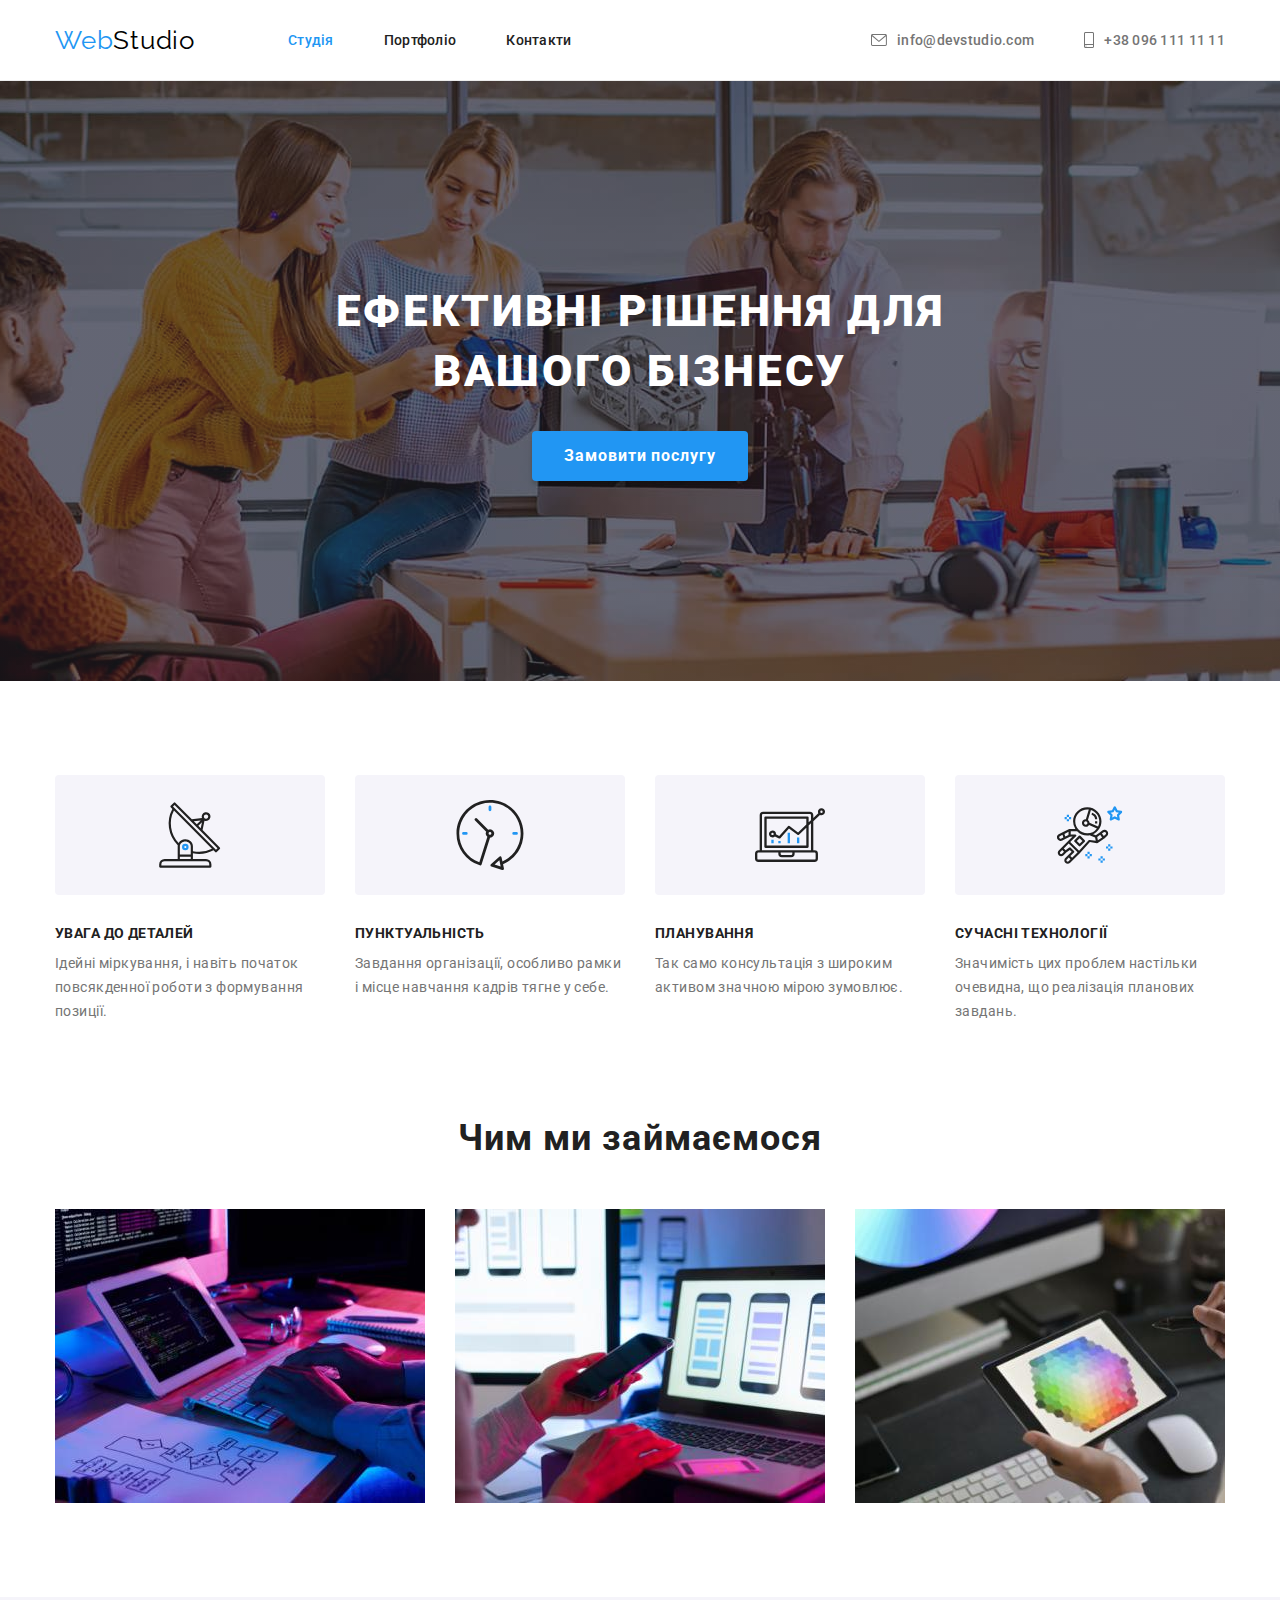
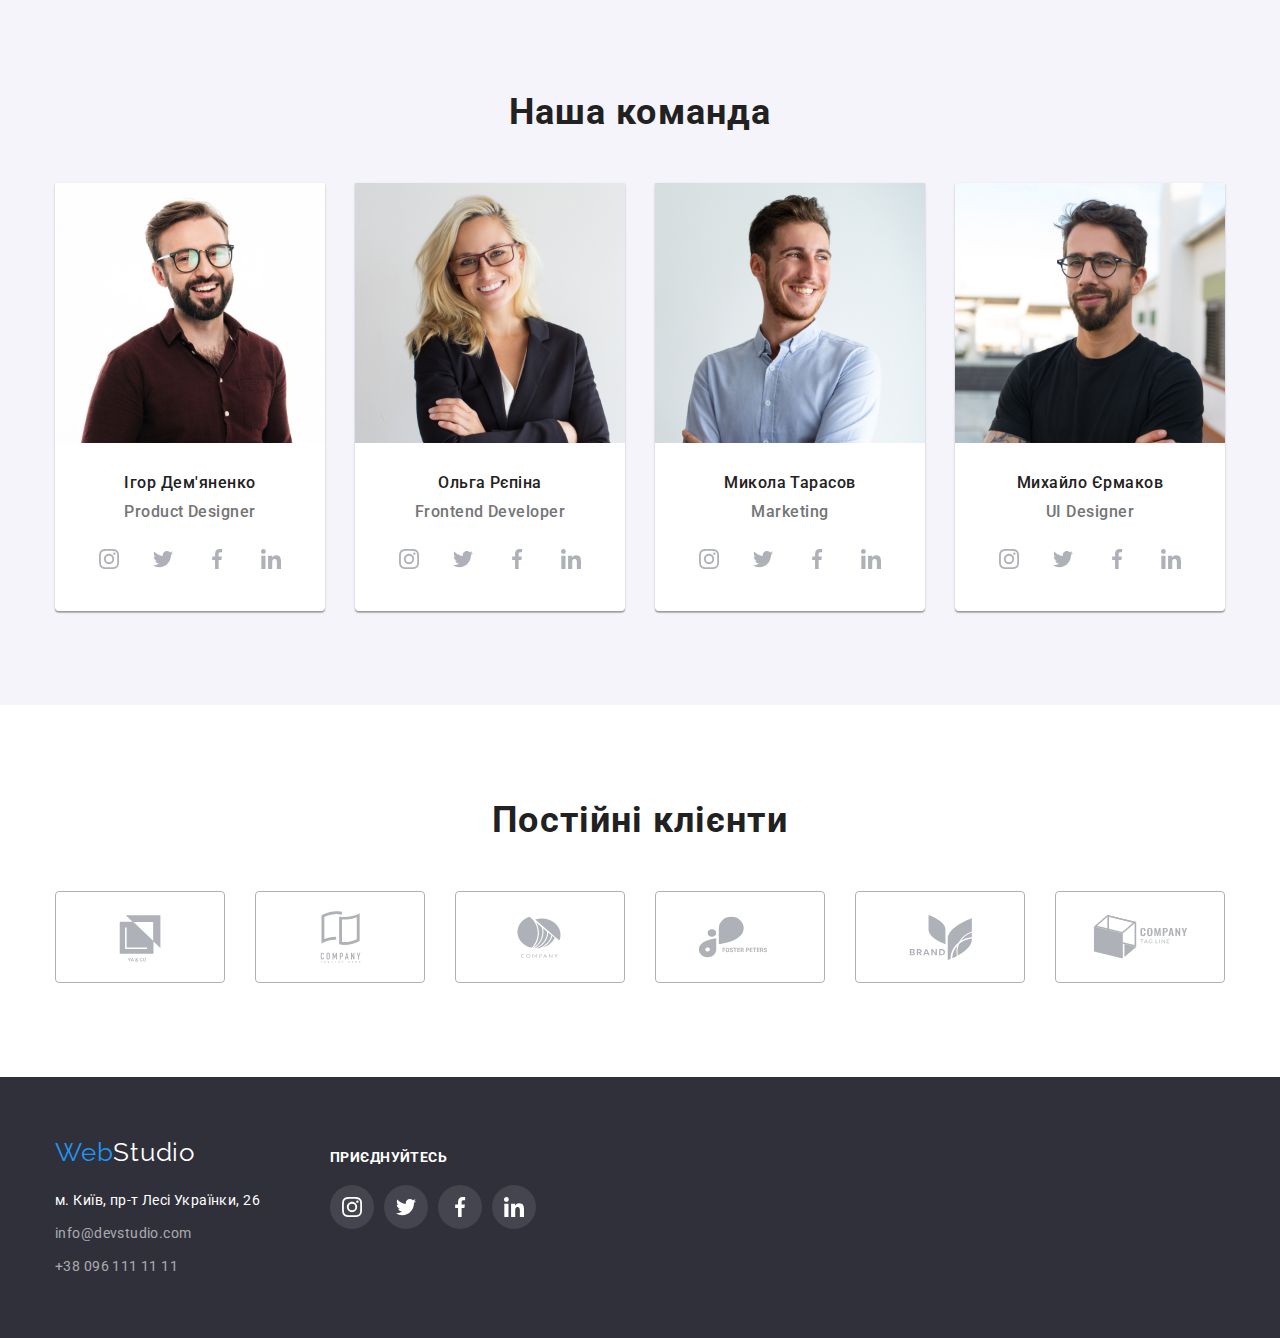
==== index.html @ 5cbc7b2a "copy" ====
<!DOCTYPE html>
<html lang="uk">
<head>
    <meta charset="UTF-8">
    <meta http-equiv="X-UA-Compatible" content="IE=edge">
    <meta name="viewport" content="width=device-width, initial-scale=1.0">
    <link rel="preconnect" href="https://fonts.googleapis.com">
    <link rel="preconnect" href="https://fonts.gstatic.com" crossorigin>
    <link href="https://fonts.googleapis.com/css2?family=Raleway:wght@700&family=Roboto:wght@400;500;700;900&display=swap" rel="stylesheet">
    <link rel="stylesheet" href="https://cdnjs.cloudflare.com/ajax/libs/modern-normalize/1.1.0/modern-normalize.min.css">
    <link rel="stylesheet" href="./css/style.css">
    <title>homeworknumberfive</title>
</head>
<body>
    <header class="page-header">
       <div class="container flex-div">
            <a class="logo-link" href="#">Web<span class="logo-header">Studio</span></a>
            <nav>
                <ul class="header-nav decorate-contact">
                    <li class="nav-list"><a class="link" href="./index.html">Студія</a></li>
                    <li class="nav-list"><a href="./portfolio.html">Портфоліо</a></li>
                    <li class="nav-list"><a href="#">Контакти</a></li>
                </ul>
            </nav>
                <ul class="header-contact contact-color decorate-contact">
                    <li class="contact-list">
                        <a href="mailto:info@devstudio.com">
                            <svg class="envelope-icon" width="16" height="12">
                                <use href="./img/symbol-defs.svg#icon-envelope"></use>
                            </svg>
                            <span class="envelope-text">info@devstudio.com</span>
                        </a>
                    </li>
                    <li class="contact-list">
                        <a href="tel:+380961111111">
                         <svg class="smartphone-icon" width="10" height="16">
                                <use href="./img/symbol-defs.svg#icon-smartphone"></use>
                            </svg>
                            <span class="smartphone-text">+38 096 111 11 11</span>
                        </a>
                    </li>
                </ul>
       </div>
    </header>
    <main>
        <section class="section section-hero">
           <div class="container">
                <h1 class="title-hero">Ефективні рішення для вашого бізнесу</h1>
                <button class="hero-button" type="button">Замовити послугу</button> 
           </div>
        </section>
        <section class="section">
            <div class="container">
                <h2 class="visual-hidden">Наші переваги</h2>
                <ul class="style-advantages">
                    <li class="advantages-list">
                        <div class="advantages-icon">
                            <svg class="antenna-icon" width="65.32" height="70">
                                <use href="./img/symbol-defs.svg#icon-antenna"></use>
                            </svg>
                        </div>
                        <h3 class="title-advantages">УВАГА ДО ДЕТАЛЕЙ</h3>
                        <p class="advantages-text">Ідейні міркування, і навіть початок повсякденної роботи з формування позиції.</p>
                    </li>
                    <li class="advantages-list">
                        <div class="advantages-icon">
                            <svg class="antenna-icon" width="70" height="70">
                                <use href="./img/symbol-defs.svg#icon-clock"></use>
                            </svg>
                        </div>
                        <h3 class="title-advantages">ПУНКТУАЛЬНІСТЬ</h3>
                        <p class="advantages-text">Завдання організації, особливо рамки і місце навчання кадрів тягне у себе.</p>
                    </li>
                    <li class="advantages-list">
                        <div class="advantages-icon">
                            <svg class="antenna-icon" width="70" height="70">
                                <use href="./img/symbol-defs.svg#icon-diagram"></use>
                            </svg>
                        </div>
                        <h3 class="title-advantages">ПЛАНУВАННЯ</h3>
                        <p class="advantages-text">Так само консультація з широким активом значною мірою зумовлює.</p>
                    </li>
                    <li class="advantages-list">
                        <div class="advantages-icon">
                            <svg class="antenna-icon" width="65.32" height="70">
                                <use href="./img/symbol-defs.svg#icon-astronaut"></use>
                            </svg>
                        </div>
                        <h3 class="title-advantages">СУЧАСНІ ТЕХНОЛОГІЇ</h3>
                        <p class="advantages-text">Значимість цих проблем настільки очевидна, що реалізація планових завдань.</p>
                    </li>
                </ul>
            </div>
        </section>
            <section class="section section-works">
                <div class="container">
                    <h2 class="title-works">Чим ми займаємося</h2>
                    <ul class="works-list">
                        <li><a href="#">
                            <img class="fix-img" src="./img/1.jpg" alt="друкування" width="370">
                        </a>
                    </li>
                        <li><a href="#">
                            <img class="fix-img" src="./img/2.jpg" alt="телефон та ноут" width="370">
                        </a>
                    </li>
                        <li><a href="#">
                            <img class="fix-img" src="./img/3.jpg" alt="планшет" width="370">
                        </a>
                    </li>
                    </ul>
                </div>
            </section>
            <section class="section section-card">
                <div class="container">
                    <h2 class="title-card">Наша команда</h2>
                    <ul class="visit-card">
                        <li>
                            <img class="fix-img" src="./img/face1.jpg" alt="член команди" width="270">
                            <h3>Ігор Дем'яненко</h3>
                            <p>Product Designer</p>
                            <ul class="social-card">
                                <li class="list-social"><a class="social-link" href="#">
                                    <svg class="icon-social" width="20" height="20">
                                <use href="./img/symbol-defs.svg#icon-instagram"></use>
                            </svg>
                                </a>
                            </li>
                                <li class="list-social"><a class="social-link" href="#">
                                    <svg class="icon-social" width="20" height="20">
                                <use href="./img/symbol-defs.svg#icon-twitter"></use>
                            </svg>
                                </a>
                            </li>
                                <li class="list-social"><a class="social-link" href="#">
                                    <svg class="icon-social" width="20" height="20">
                                <use href="./img/symbol-defs.svg#icon-facebook"></use>
                            </svg>
                                </a>
                            </li>
                                <li class="list-social"><a class="social-link" href="#">
                                    <svg class="icon-social" width="20" height="20">
                                <use href="./img/symbol-defs.svg#icon-linkedin"></use>
                            </svg>
                                </a>
                            </li>
                            </ul>
                        </li>
                        <li>
                            <img class="fix-img" src="./img/fase2.jpg" alt="член команди" width="270">
                            <h3>Ольга Рєпіна</h3>
                            <p>Frontend Developer</p>
                            <ul class="social-card">
                                <li class="list-social"><a class="social-link" href="#">
                                        <svg class="icon-social" width="20" height="20">
                                     <use href="./img/symbol-defs.svg#icon-instagram"></use>
                                </svg>

                                </a>
                            </li>
                                <li class="list-social"><a class="social-link" href="#">
                                    <svg class="icon-social" width="20" height="20">
                                <use href="./img/symbol-defs.svg#icon-twitter"></use>
                            </svg>
                                </a>
                            </li>
                                <li class="list-social"><a class="social-link" href="#">
                                    <svg class="icon-social" width="20" height="20">
                                <use href="./img/symbol-defs.svg#icon-facebook"></use>
                            </svg>
                                </a>
                            </li>
                                <li class="list-social"><a class="social-link" href="#">
                                    <svg class="icon-social" width="20" height="20">
                                <use href="./img/symbol-defs.svg#icon-linkedin"></use>
                            </svg>
                                </a>
                            </li>
                            </ul>
                        </li>
                        <li>
                            <img class="fix-img" src="./img/fase3.jpg" alt="член команди" width="270">
                            <h3>Микола Тарасов</h3>
                            <p>Marketing</p>
                            <ul class="social-card">
                                <li class="list-social"><a class="social-link" href="#">
                                    <svg class="icon-social" width="20" height="20">
                                <use href="./img/symbol-defs.svg#icon-instagram"></use>
                            </svg>
                                </a>
                            </li>
                                <li class="list-social"><a class="social-link" href="#">
                                    <svg class="icon-social" width="20" height="20">
                                <use href="./img/symbol-defs.svg#icon-twitter"></use>
                            </svg>
                                </a>
                            </li>
                                <li class="list-social"><a class="social-link" href="#">
                                    <svg class="icon-social" width="20" height="20">
                                <use href="./img/symbol-defs.svg#icon-facebook"></use>
                            </svg>
                                </a>
                            </li>
                                <li class="list-social"><a class="social-link" href="#">
                                    <svg class="icon-social" width="20" height="20">
                                <use href="./img/symbol-defs.svg#icon-linkedin"></use>
                            </svg>
                                </a>
                            </li>
                            </ul>
                        </li>
                        <li>
                            <img class="fix-img" src="./img/fase4.jpg" alt="член команди" width="270">
                            <h3>Михайло Єрмаков</h3>
                            <p>UI Designer</p>
                            <ul class="social-card">
                                <li class="list-social"><a class="social-link" href="#">
                                    <svg class="icon-social" width="20" height="20">
                                <use href="./img/symbol-defs.svg#icon-instagram"></use>
                            </svg>
                                </a>
                            </li>
                                <li class="list-social"><a class="social-link" href="#">
                                    <svg class="icon-social" width="20" height="20">
                                <use href="./img/symbol-defs.svg#icon-twitter"></use>
                            </svg>
                                </a>
                            </li>
                                <li class="list-social"><a class="social-link" href="#">
                                    <svg class="icon-social" width="20" height="20">
                                <use href="./img/symbol-defs.svg#icon-facebook"></use>
                            </svg>
                                </a>
                            </li>
                                <li class="list-social"><a class="social-link" href="#">
                                    <svg class="icon-social" width="20" height="20">
                                <use href="./img/symbol-defs.svg#icon-linkedin"></use>
                            </svg>
                                </a>
                            </li>
                            </ul>
                        </li>
                    </ul>
                </div>
            </section>
            <section class="section clients">
                <div class="container">
                    <h2 class="title-clients">Постійні клієнти</h2>
                    <ul class="clients-list">
                        <li class="client-card">
                            <a class="clients-link" href="#">
                                <svg class="clients-icon" width="106" height="60">
                                    <use href="./img/symbol-defs.svg#icon-logo1"></use>
                                </svg>
                            </a>
                        </li>
                        <li class="client-card">
                            <a class="clients-link" href="#">
                                <svg class="clients-icon" width="106" height="60">
                                    <use href="./img/symbol-defs.svg#icon-logo2"></use>
                                </svg>
                            </a>
                        </li>
                        <li class="client-card">
                            <a class="clients-link" href="#">
                                <svg class="clients-icon" width="106" height="60">
                                    <use href="./img/symbol-defs.svg#icon-logo3"></use>
                                </svg>
                            </a>
                        </li>
                        <li class="client-card">
                            <a class="clients-link" href="#">
                                <svg class="clients-icon" width="106" height="60">
                                    <use href="./img/symbol-defs.svg#icon-logo4"></use>
                                </svg>
                            </a>
                        </li>
                        <li class="client-card">
                            <a class="clients-link" href="#">
                                <svg class="clients-icon" width="106" height="60">
                                    <use href="./img/symbol-defs.svg#icon-logo5"></use>
                                </svg>
                            </a>
                        </li>
                        <li class="client-card">
                            <a class="clients-link" href="#">
                                <svg class="clients-icon" width="106" height="60">
                                    <use href="./img/symbol-defs.svg#icon-logo6"></use>
                                </svg>
                            </a>
                        </li>
                    </ul>
                </div>
            </section>
    </main>
    <footer class="footer-color">
            <div class="container footer-flex">
                <div class="footer-address">
                    <a class="logo-address" href="#">Web<span class="logo-footer">Studio</span></a>
                    <address>
                        <ul class="adress-style">
                            <li class="address-list"><a class="adress-link" target="_blank" rel="noreferrer noopener" href="https://www.google.com/maps/place/%D0%B1%D1%83%D0%BB%D1%8C%D0%B2%D0%B0%D1%80+%D0%9B%D0%B5%D1%81%D1%96+%D0%A3%D0%BA%D1%80%D0%B0%D1%97%D0%BD%D0%BA%D0%B8,+26,+%D0%9A%D0%B8%D1%97%D0%B2,+02000/@50.4265807,30.5361971,17z/data=!3m1!4b1!4m5!3m4!1s0x40d4cf0e033ecbe9:0x57a4dffefec77da0!8m2!3d50.4265807!4d30.5383858">м. Київ, пр-т Лесі Українки, 26</a></li>
                            <li class="address-list"><a class="adress-tell" href="mailto:info@devstudio.com">info@devstudio.com</a></li>
                            <li class="address-list"><a class="adress-tell" href="tel:+380961111111">+38 096 111 11 11</a></li>
                        </ul>
                    </address>
                </div>
                <div class="footer-socials">
                    <h2 class="title-footer">приєднуйтесь</h2>
                    <ul class="social-list">
                        <li class="social-item">
                            <a class="footer-link" href="#">
                                <svg class="social-icon" width="20" height="20">
                                    <use href="./img/symbol-defs.svg#icon-instagram"></use>
                                </svg>
                            </a>
                        </li>
                        <li class="social-item">
                            <a class="footer-link" href="#">
                                <svg class="social-icon" width="20" height="20">
                                    <use href="./img/symbol-defs.svg#icon-twitter"></use>
                                </svg>
                            </a>
                        </li>
                        <li class="social-item">
                            <a class="footer-link" href="#">
                                <svg class="social-icon" width="20" height="20">
                                    <use href="./img/symbol-defs.svg#icon-facebook"></use>
                                </svg>
                            </a>
                        </li>
                        <li class="social-item">
                            <a class="footer-link" href="№">
                                <svg class="social-icon" width="20" height="20">
                                    <use href="./img/symbol-defs.svg#icon-linkedin"></use>
                                </svg>
                            </a>
                        </li>
                    </ul>
                </div>
            </div>
    </footer>
</body>
</html>
---- css/style.css ----
:root {
  --brand-color: #212121;
  --button-link-color: #2196F3;
  --logo-header-color: #000000;
  --logo-footer-color: #FFFFFF;
  --adult-color: #757575;
  --background-color: #2F303A;
  --gradient-color: rgba(47, 48, 58, 0.4);
  --section-color: #F5F4FA;
  --title-button-color: #188CE8;
  --icon-color: #AFB1B8;
  --social-footer-color: rgba(255, 255, 255, 0.1);
  --brand-font: "Roboto";
}
body{
    color: var(--brand-color);
    font-family:var(--brand-font, sans-serif);
}
h1,
h2,
h3,
p,
ul{
margin: 0;
padding-left: 0;
}
ul{
    list-style: none;
}
.container{
    padding-left: 15px;
    padding-right: 15px;
    max-width: 1200px;
    margin: 0 auto;
}
.flex-div{
    display: flex;
    align-items: center;
}
.page-header{
    border-bottom: 1px solid #ECECEC;
}
.logo-link{
    color: var(--button-link-color);
    font-family: Raleway;
    text-decoration: none;
    font-style: normal;
    font-size: 26px;
    letter-spacing: 0.03em;
    line-height: 1.19230769;
    margin-right: 93px;
}
.logo-header{
    color: var(--logo-header-color);
}
.header-nav{
    display: flex;
}
.nav-list{
    margin-right: 50px;
}
.nav-list:last-child{
    margin-right: 0;
}
.header-contact{
    display: flex;
    margin-left: auto;
}
.contact-list:last-child{
    margin-left: 50px;
}
.decorate-contact a{
    font-family: var(--brand-font);
    text-decoration: none;
    color: var(--brand-color);
    font-weight: 500;
    font-size: 14px;
    line-height: 1.14285714;
    letter-spacing: 0.02em;
    display: inline-flex;
    padding-top: 32px;
    padding-bottom: 32px;
    align-items: center;
}
.envelope-icon{
    fill: currentColor;
}
.envelope-icon:hover,
.envelope-icon:focus{
    fill: currentColor;
}
.envelope-text{
    margin-left: 10px;
}
.smartphone-icon{
    fill: currentColor;
}
.smartphone-icon:hover,
.smartphone-icon:focus{
    fill: currentColor;
}
.smartphone-text{
    margin-left: 10px;
}
.decorate-contact .link{
    color: var(--button-link-color);   
}
.decorate-contact a:hover,
.decorate-contact a:focus{
    color: var(--button-link-color);
}
.contact-color a{
    color:var(--adult-color);
}
.section{
    padding-top: 94px;
    padding-bottom: 94px;
}
.section-hero{
    padding: 200px 0;
    text-align: center;
    background-color: var(--background-color);
    background-image: linear-gradient(
        to right, 
        var(--gradient-color), 
        var(--gradient-color)), 
        url(../img/background.jpg);
    background-position: center;
    background-repeat: no-repeat;
    background-size: cover;
    max-width: 1600px;
    margin: 0 auto;
}
.title-hero{
    font-weight: 900;
    font-size: 44px;
    line-height: 1.36363636;
    letter-spacing: 0.06em;
    text-transform: uppercase;
    color:var(--logo-footer-color);
    max-width: 700px;
    margin: 0 auto 30px;
}
.hero-button{
    background-color:var(--button-link-color);
    min-width: 216px;
    font-weight: 700;
    line-height: 1.875;
    letter-spacing: 0.06em;
    text-align: center;
    color:var(--logo-footer-color);
    box-shadow: 0px 4px 4px rgba(0, 0, 0, 0.15);
    border-radius: 4px;
    cursor: pointer;
    border: none;
    padding: 10px 32px;
}
.hero-button:hover,
.hero-button:focus{
    background-color:var(--title-button-color);
}
.visual-hidden {
 position: absolute;
 white-space: nowrap;
 width: 1px;
 height: 1px;
 overflow: hidden;
 border: 0;
 padding: 0;
 clip: rect(0 0 0 0);
 clip-path: inset(50%);
 margin: -1px;
} 

.style-advantages{
    display: flex;
    flex-wrap: wrap;
    gap: 30px;
}
.advantages-list{
    flex-basis: calc((100% - 90px) / 4);
}
.advantages-icon{
    width: 270px;
    height: 120px;
    background-color: var(--section-color);
    text-align: center;
    padding-top: 25px;
    padding-bottom: 25px;
    border-radius: 4px;
    margin-bottom: 30px;
}
.title-advantages{
    font-size: 14px;
    line-height: 1.14285714;
    letter-spacing: 0.03em;
    text-transform: uppercase;
}
.advantages-text{
    font-size: 14px;
    line-height: 1.71428571;
    letter-spacing: 0.03em;
    color:var(--adult-color);
    margin-top: 10px;
}
.section-works{
    padding-top: 0;
}
.title-works{
    font-size: 36px;
    line-height: 1.16666667;
    letter-spacing: 0.03em;
    margin-bottom: 50px;
    text-align: center;
}
.works-list{
    display: flex;
    flex-wrap: wrap;
    gap: 30px;
}
.works-list li{
    flex-basis: calc((100% - 60px) / 3);
}
.fix-img{
    display: block;
}
.visit-card{
    display: flex;
    flex-wrap: wrap;
    gap: 30px;
}
.visit-card > li{
    box-shadow: 0px 1px 3px rgba(0, 0, 0, 0.12), 0px 1px 1px rgba(0, 0, 0, 0.14), 0px 2px 1px rgba(0, 0, 0, 0.2);
    border-radius: 0px 0px 4px 4px;
    background-color:var(--logo-footer-color);
    flex-basis: calc((100% - 90px) / 4);
}
.visit-card h3{
    font-weight: 500;
    font-size: 16px;
    line-height: 1.1875;
    letter-spacing: 0.03em;
    margin-top: 30px;
    margin-bottom: 10px;
}
.visit-card p{
    font-weight: 500;
    font-size: 16px;
    line-height: 1.1875;
    letter-spacing: 0.03em;
    color:var(--adult-color);
    margin-bottom: 16px;
}

.section-card{
    background-color:var(--section-color);
    text-align: center;
}
.social-card{
    display: flex;
    align-items:center;
    justify-content: center;
}
.list-social{
    margin-bottom: 30px;
    margin-right: 10px;
}
.list-social:last-child{
    margin-right: 0;
}
.social-link{
    display: inline-block;
    padding: 12px;
    width: 44px;
    height: 44px;
    border-radius: 50%;
    color: var(--icon-color);
}
.social-link:hover,
.social-link:focus{
    color: var(--logo-footer-color);
    background-color: var(--button-link-color);
}
.icon-social{
    fill: currentColor
}
.title-clients{
    font-size: 36px;
    line-height: 1.16666667;
    letter-spacing: 0.03em;
    text-align: center;
}
.clients-list{
    display: flex;
    justify-content: center;
    align-items: center;
    margin-top: 50px;

}
.client-card{
margin-right: 30px;
}
.client-card:last-child{
    margin-right: 0;
}
.clients-link{
    width: 170px;
    height: 92px;
    display: block;
    text-align: center;
    text-decoration: none;
    border-radius: 4px;
    padding: 16px 32px;
    color: var(--icon-color);
    border: 1px solid var(--icon-color);
}
.clients-icon{
    fill: currentColor;
}
.clients-link:hover,
.clients-link:focus{
     border: 1px solid var(--button-link-color);
     color: var(--button-link-color);
}
.title-card{
    font-size: 36px;
    line-height: 1.16666667;
    letter-spacing: 0.03em;
    margin-bottom: 50px;
}
.portfolio-buttons{
    display: flex;
    justify-content: center;
    margin-bottom: 50px;
}
.button-list{
    border: none;
    cursor: pointer;
    border-radius: 4px;
    font-weight: 500;
    font-size: 16px;
    line-height: 1.625;
    text-align: center;
    letter-spacing: 0.03em;
    padding: 6px 22px 6px 22px;
    min-width: 73px;
}
.list-buttons{
    margin-right: 8px;
}
.list-buttons:last-child{
    margin-right: 0;
}
.button-list:hover,
.button-list:focus{
    color: var(--logo-footer-color);
    background-color: var(--button-link-color);
    box-shadow: 0px 3px 1px rgba(0, 0, 0, 0.1), 0px 1px 2px rgba(0, 0, 0, 0.08), 0px 2px 2px rgba(0, 0, 0, 0.12);
}
.portfolio-card{
    display: flex;
    flex-wrap: wrap;
    gap: 30px;
}
.portfolio-list{
    flex-basis: calc((100% - 60px) / 3);
}
.portfolio-list:hover,
.portfolio-list:focus{
    box-shadow: 0px 1px 1px rgba(0, 0, 0, 0.12), 0px 4px 4px rgba(0, 0, 0, 0.06), 1px 4px 6px rgba(0, 0, 0, 0.16);
}
.portfolio-card a{
    text-decoration: none;
}
.card-text{
    background-color: var(--logo-footer-color);
    border: 1px solid #EEEEEE;
}
.portfolio-card h2{
    font-size: 18px;
    line-height: 2;
    letter-spacing: 0.06em;
    color:var(--brand-color);
    margin-top: 20px;
    margin-bottom: 4px;
    margin-left: 24px;
    margin-right: 24px;
}
.portfolio-card p{
    font-size: 16px;
    line-height: 1.875;
    letter-spacing: 0.03em;
    color:var(--adult-color);
    margin-bottom: 20px;
    margin-left: 24px;
    margin-right: 24px;
}
.logo-address{
    color: var(--button-link-color);
    font-family: Raleway;
    text-decoration: none;
    font-style: normal;
    font-size: 26px;
    letter-spacing: 0.03em;
    line-height: 1.19230769;
    display: block;
    padding-top: 60px;
    margin-bottom: 20px;
}
.logo-footer{
    color:var(--logo-footer-color);
}
.footer-color{
    background-color:var(--background-color);
}
.adress-style a{
    text-decoration: none;
    font-style: normal;
    font-size: 14px;
    line-height: 1.71428571;
    letter-spacing: 0.03em;
}
.address-list{
    margin-bottom: 9px;
}
.address-list:last-child{
    margin-bottom: 0;
    padding-bottom: 60px;
}
.adress-link{
    color:var(--logo-footer-color);
}
.adress-tell{
    color: rgba(255, 255, 255, 0.6);
}
.adress-tell:hover,
.adress-tell:focus{
    color:var(--button-link-color);
}
.footer-flex{
 display: flex;
}
.footer-socials{
    margin-left: 70px;
    margin-top: 72px;
}
.title-footer{
    font-size: 14px;
    line-height: 1.14285714;
    letter-spacing: 0.03em;
    text-transform: uppercase;
    color: var(--logo-footer-color);
}
.social-list{
    display: flex;
    align-items:center;
    justify-content: center;
}
.social-item{
    margin-top: 20px;
    margin-right: 10px;
}
.social-item:last-child{
    margin-right: 0;
}
.footer-link{
    display: inline-block;
    background-color: var(--social-footer-color);
    color: var(--logo-footer-color);
    width: 44px;
    height: 44px;
    padding: 12px;
    border-radius: 50%;
}
.footer-link:hover,
.footer-link:focus{
    background-color: var(--button-link-color);
}
.social-icon{
    fill: currentColor;
}
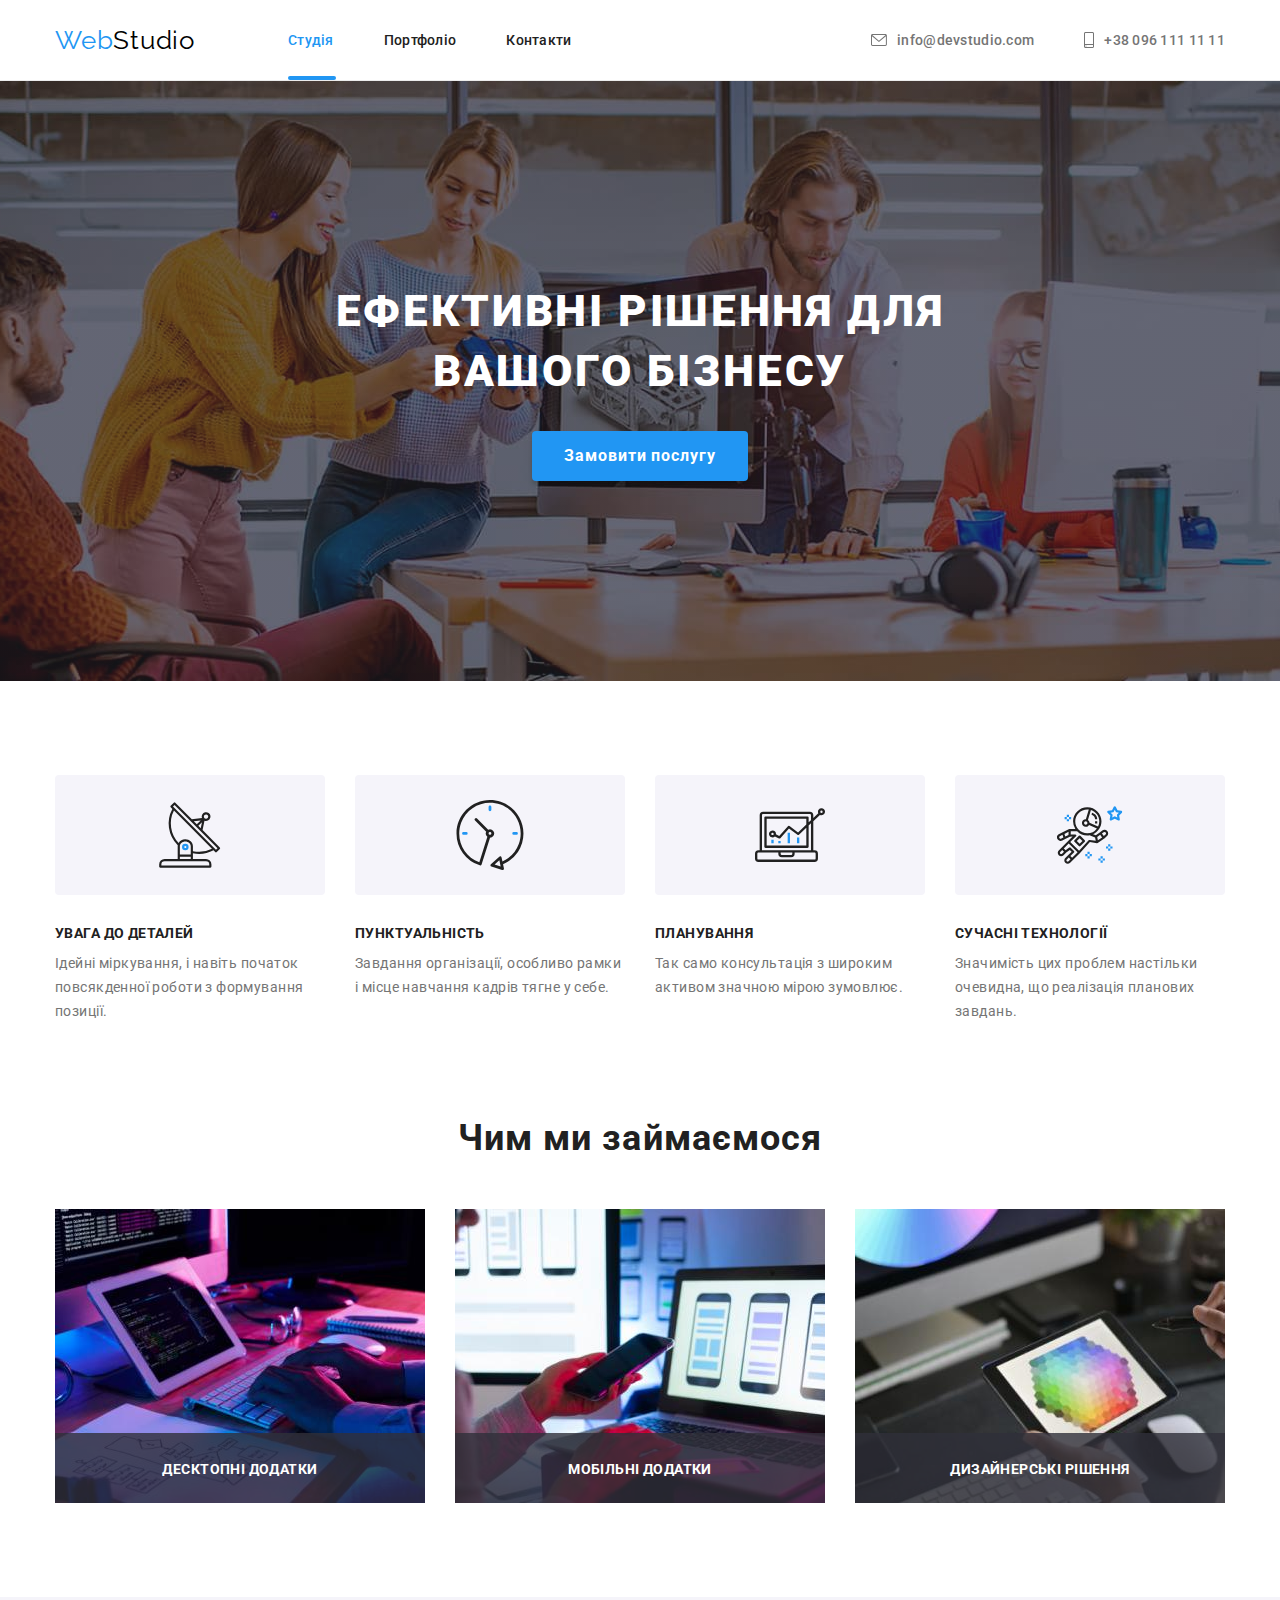
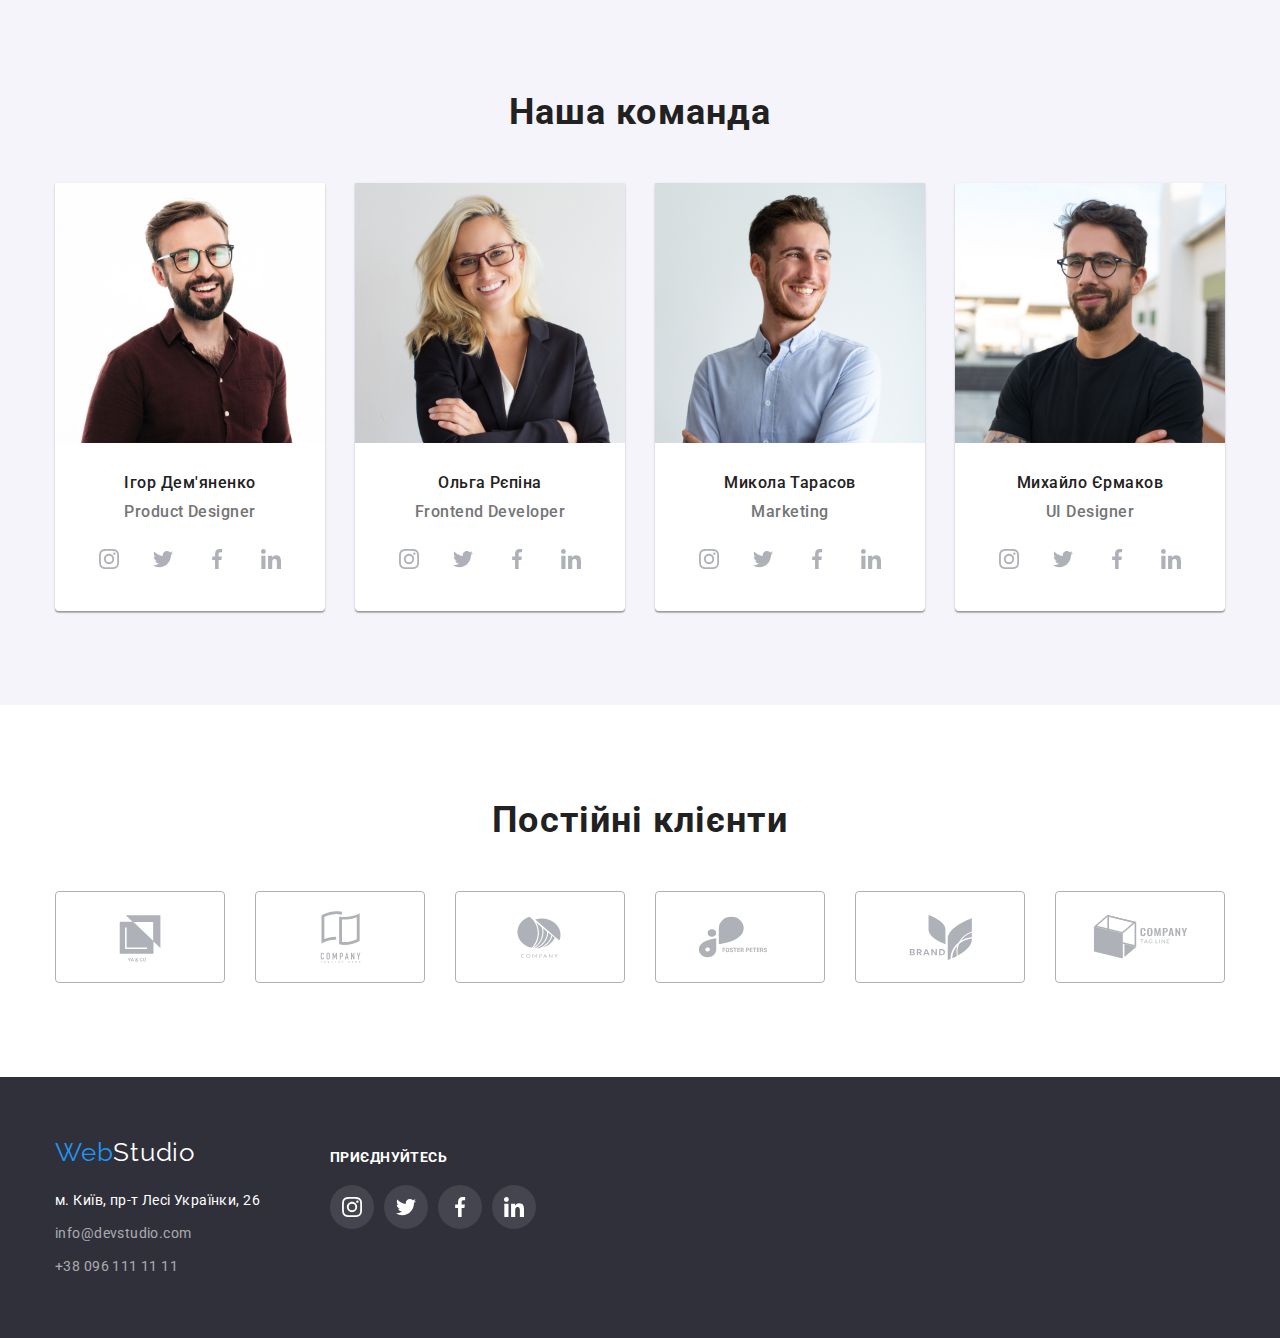
==== commit 4c305861: "add script" ====
--- a/index.html
+++ b/index.html
@@ -17,9 +17,9 @@
             <a class="logo-link" href="#">Web<span class="logo-header">Studio</span></a>
             <nav>
                 <ul class="header-nav decorate-contact">
-                    <li class="nav-list"><a class="link" href="./index.html">Студія</a></li>
+                    <li class="nav-list"><a class="link-studio" href="./index.html">Студія</a></li>
                     <li class="nav-list"><a href="./portfolio.html">Портфоліо</a></li>
-                    <li class="nav-list"><a href="#">Контакти</a></li>
+                    <li class="nav-list"><a href="#contact">Контакти</a></li>
                 </ul>
             </nav>
                 <ul class="header-contact contact-color decorate-contact">
@@ -46,7 +46,7 @@
         <section class="section section-hero">
            <div class="container">
                 <h1 class="title-hero">Ефективні рішення для вашого бізнесу</h1>
-                <button class="hero-button" type="button">Замовити послугу</button> 
+                <button class="hero-button" type="button" data-modal-open >Замовити послугу</button> 
            </div>
         </section>
         <section class="section">
@@ -96,17 +96,32 @@
                 <div class="container">
                     <h2 class="title-works">Чим ми займаємося</h2>
                     <ul class="works-list">
-                        <li><a href="#">
-                            <img class="fix-img" src="./img/1.jpg" alt="друкування" width="370">
-                        </a>
-                    </li>
-                        <li><a href="#">
-                            <img class="fix-img" src="./img/2.jpg" alt="телефон та ноут" width="370">
-                        </a>
-                    </li>
-                        <li><a href="#">
-                            <img class="fix-img" src="./img/3.jpg" alt="планшет" width="370">
-                        </a>
+                        <li>
+                            <div class="works-link">
+                                    <a href="#">
+                                    <img class="fix-img" src="./img/1.jpg" alt="друкування" width="370">
+                                    </a>
+                                <div class="work-text">
+                                    <p>Десктопні додатки</p></div>
+                            </div>
+                    </li>
+                        <li>
+                            <div class="works-link">
+                                <a href="#">
+                                <img class="fix-img" src="./img/2.jpg" alt="телефон та ноут" width="370">
+                                </a>
+                                <div class="work-text">
+                                    <p>Мобільні додатки</p></div>
+                            </div>
+                    </li>
+                        <li>
+                            <div class="works-link">
+                                <a href="#">
+                                <img class="fix-img" src="./img/3.jpg" alt="планшет" width="370">
+                                </a>
+                                <div class="work-text">
+                                    <p>Дизайнерські рішення</p></div>
+                            </div>
                     </li>
                     </ul>
                 </div>
@@ -297,7 +312,7 @@
             <div class="container footer-flex">
                 <div class="footer-address">
                     <a class="logo-address" href="#">Web<span class="logo-footer">Studio</span></a>
-                    <address>
+                    <address id="contact">
                         <ul class="adress-style">
                             <li class="address-list"><a class="adress-link" target="_blank" rel="noreferrer noopener" href="https://www.google.com/maps/place/%D0%B1%D1%83%D0%BB%D1%8C%D0%B2%D0%B0%D1%80+%D0%9B%D0%B5%D1%81%D1%96+%D0%A3%D0%BA%D1%80%D0%B0%D1%97%D0%BD%D0%BA%D0%B8,+26,+%D0%9A%D0%B8%D1%97%D0%B2,+02000/@50.4265807,30.5361971,17z/data=!3m1!4b1!4m5!3m4!1s0x40d4cf0e033ecbe9:0x57a4dffefec77da0!8m2!3d50.4265807!4d30.5383858">м. Київ, пр-т Лесі Українки, 26</a></li>
                             <li class="address-list"><a class="adress-tell" href="mailto:info@devstudio.com">info@devstudio.com</a></li>
@@ -330,7 +345,7 @@
                             </a>
                         </li>
                         <li class="social-item">
-                            <a class="footer-link" href="№">
+                            <a class="footer-link" href="#">
                                 <svg class="social-icon" width="20" height="20">
                                     <use href="./img/symbol-defs.svg#icon-linkedin"></use>
                                 </svg>
@@ -340,5 +355,6 @@
                 </div>
             </div>
     </footer>
+    <script src="./js/modal.js"></script>
 </body>
 </html>--- a/css/style.css
+++ b/css/style.css
@@ -102,8 +102,38 @@
 .smartphone-text{
     margin-left: 10px;
 }
-.decorate-contact .link{
-    color: var(--button-link-color);   
+.decorate-contact .link-studio,
+.decorate-contact .link-portfolio{
+    color: var(--button-link-color);  
+}
+.link-studio, 
+.link-portfolio{
+    position: relative;
+}
+.link-studio::after{
+    content: '';
+    position: absolute;
+    left: 0;
+    bottom: 0;
+    background-color: var(--button-link-color);
+    border-radius: 2px;
+    width: 48px;
+    height: 4px;
+}
+.link-portfolio::after{
+    content: '';
+    position: absolute;
+    left: 0;
+    bottom: 0;
+    background-color: var(--button-link-color);
+    border-radius: 2px;
+    width: 78px;
+    height: 4px;
+}
+.decorate-contact a{
+    transition-property: color;
+    transition-duration: 250ms;
+    transition-timing-function: cubic-bezier(0.4, 0, 0.2, 1);
 }
 .decorate-contact a:hover,
 .decorate-contact a:focus{
@@ -154,6 +184,11 @@
     cursor: pointer;
     border: none;
     padding: 10px 32px;
+
+
+    transition-property: background-color;
+    transition-duration: 250ms;
+    transition-timing-function: cubic-bezier(0.4, 0, 0.2, 1);
 }
 .hero-button:hover,
 .hero-button:focus{
@@ -221,6 +256,27 @@
 .works-list li{
     flex-basis: calc((100% - 60px) / 3);
 }
+.works-link{
+    display: block;
+    text-decoration: none;
+    position: relative;
+    
+}
+.work-text{
+    width: 370px;
+    height: 70px;
+    bottom: 0;
+    position: absolute;
+    color: var(--logo-footer-color);
+    background-color:rgba(47, 48, 58, 0.8);
+    padding: 27px 0;
+    font-weight: 700;
+    font-size: 14px;
+    line-height: 1.4285;
+    text-align: center;
+    letter-spacing: 0.03em;
+    text-transform: uppercase;
+}
 .fix-img{
     display: block;
 }
@@ -275,6 +331,11 @@
     height: 44px;
     border-radius: 50%;
     color: var(--icon-color);
+
+
+    transition-property: color, background-color;
+    transition-duration: 250ms, 250ms;
+    transition-timing-function: cubic-bezier(0.4, 0, 0.2, 1), cubic-bezier(0.4, 0, 0.2, 1);
 }
 .social-link:hover,
 .social-link:focus{
@@ -313,6 +374,10 @@
     padding: 16px 32px;
     color: var(--icon-color);
     border: 1px solid var(--icon-color);
+
+    transition-property: border, color;
+    transition-duration: 250ms, 250ms;
+    transition-timing-function: cubic-bezier(0.4, 0, 0.2, 1), cubic-bezier(0.4, 0, 0.2, 1);
 }
 .clients-icon{
     fill: currentColor;
@@ -344,6 +409,10 @@
     letter-spacing: 0.03em;
     padding: 6px 22px 6px 22px;
     min-width: 73px;
+
+    transition-property: color, background-color box-shadow;
+    transition-duration: 250ms, 250ms, 250ms;
+    transition-timing-function: cubic-bezier(0.4, 0, 0.2, 1), cubic-bezier(0.4, 0, 0.2, 1), cubic-bezier(0.4, 0, 0.2, 1);
 }
 .list-buttons{
     margin-right: 8px;
@@ -364,17 +433,45 @@
 }
 .portfolio-list{
     flex-basis: calc((100% - 60px) / 3);
+
+    transition-property: box-shadow;
+    transition-duration: 250ms;
+    transition-timing-function: cubic-bezier(0.4, 0, 0.2, 1);
 }
 .portfolio-list:hover,
 .portfolio-list:focus{
     box-shadow: 0px 1px 1px rgba(0, 0, 0, 0.12), 0px 4px 4px rgba(0, 0, 0, 0.06), 1px 4px 6px rgba(0, 0, 0, 0.16);
 }
-.portfolio-card a{
-    text-decoration: none;
-}
-.card-text{
+.box-overlay{
+    position: relative;
+    overflow: hidden;
+}
+.box-overlay:hover .item-overlay {
+  transform: translatey(0);
+}
+.item-overlay{
+    position: absolute;
+    top: 0;
+    left: 0;
+    width: 100%;
+    height: 100%;
+    background-color: rgba(33, 150, 243, 0.9);
+    transform: translatey(100%);
+    transition: transform 250ms cubic-bezier(0.4, 0, 0.2, 1);;
+}
+.text-overlay{
+    padding: 63px 24px;
+    font-size: 18px;
+    line-height: 1.555555556;
+    letter-spacing: 0.03em;
+    color: var(--logo-footer-color);
+}
+.card-info{
     background-color: var(--logo-footer-color);
     border: 1px solid #EEEEEE;
+}
+.portfolio-card a{
+    text-decoration: none;
 }
 .portfolio-card h2{
     font-size: 18px;
@@ -386,7 +483,7 @@
     margin-left: 24px;
     margin-right: 24px;
 }
-.portfolio-card p{
+.card-text{
     font-size: 16px;
     line-height: 1.875;
     letter-spacing: 0.03em;
@@ -432,6 +529,10 @@
 }
 .adress-tell{
     color: rgba(255, 255, 255, 0.6);
+
+    transition-property: color;
+    transition-duration: 250ms;
+    transition-timing-function: cubic-bezier(0.4, 0, 0.2, 1);
 }
 .adress-tell:hover,
 .adress-tell:focus{
@@ -471,6 +572,10 @@
     height: 44px;
     padding: 12px;
     border-radius: 50%;
+
+    transition-property: background-color;
+    transition-duration: 250ms;
+    transition-timing-function: cubic-bezier(0.4, 0, 0.2, 1);
 }
 .footer-link:hover,
 .footer-link:focus{
